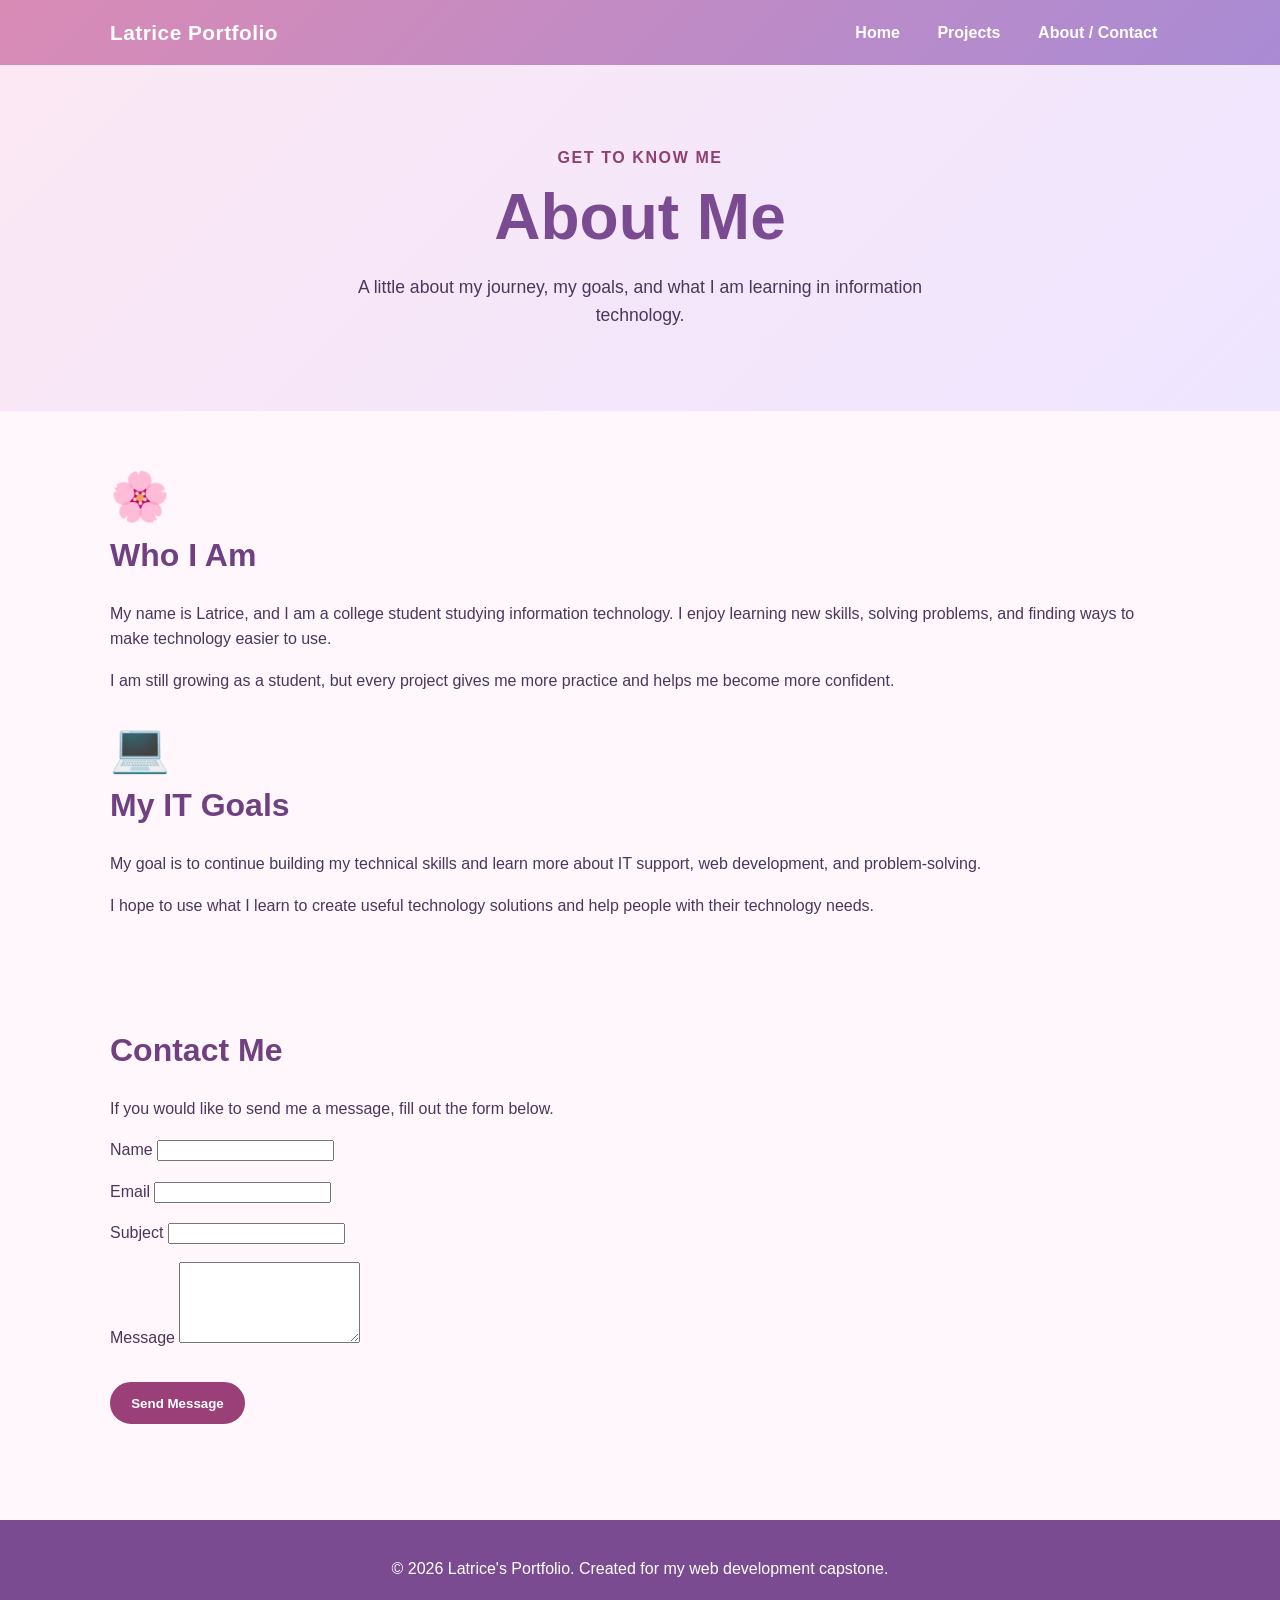
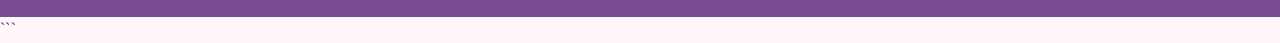
==== about.html @ 40a92cfc "Add about.html for portfolio site" ====
<!DOCTYPE html>
<html lang="en">
<head>
    <meta charset="UTF-8">
    <meta name="viewport" content="width=device-width, initial-scale=1.0">
    <title>Latrice Portfolio | About & Contact</title>
    <link rel="stylesheet" href="style.css">
    <script src="script.js" defer></script>
</head>
<body>

    <header>
        <nav aria-label="Main navigation">
            <a class="logo" href="index.html">Latrice Portfolio</a>

            <button id="menuButton" type="button"
                aria-expanded="false" aria-controls="navLinks">
                Menu
            </button>

            <ul id="navLinks">
                <li><a href="index.html">Home</a></li>
                <li><a href="projects.html">Projects</a></li>
                <li><a href="about.html">About / Contact</a></li>
            </ul>
        </nav>
    </header>

    <main>
        <section class="page-heading">
            <p class="eyebrow">Get to know me</p>

            <h1>About Me</h1>

            <p>
                A little about my journey, my goals, and what I am learning
                in information technology.
            </p>
        </section>

        <section class="about-grid content-section">

            <article class="about-card">
                <span class="card-icon" aria-hidden="true">🌸</span>

                <h2>Who I Am</h2>

                <p>
                    My name is Latrice, and I am a college student studying
                    information technology. I enjoy learning new skills,
                    solving problems, and finding ways to make technology
                    easier to use.
                </p>

                <p>
                    I am still growing as a student, but every project gives
                    me more practice and helps me become more confident.
                </p>
            </article>

            <article class="about-card">
                <span class="card-icon" aria-hidden="true">💻</span>

                <h2>My IT Goals</h2>

                <p>
                    My goal is to continue building my technical skills and
                    learn more about IT support, web development, and
                    problem-solving.
                </p>

                <p>
                    I hope to use what I learn to create useful technology
                    solutions and help people with their technology needs.
                </p>
            </article>

        </section>

        <section class="content-section contact-section">
            <h2>Contact Me</h2>

            <p>
                If you would like to send me a message, fill out the form
                below.
            </p>

            <form id="contactForm" novalidate>

                <div class="form-group">
                    <label for="name">Name</label>
                    <input type="text" id="name" name="name" required>
                    <p class="error-message" id="nameError"></p>
                </div>

                <div class="form-group">
                    <label for="email">Email</label>
                    <input type="email" id="email" name="email" required>
                    <p class="error-message" id="emailError"></p>
                </div>

                <div class="form-group">
                    <label for="subject">Subject</label>
                    <input type="text" id="subject" name="subject" required>
                    <p class="error-message" id="subjectError"></p>
                </div>

                <div class="form-group">
                    <label for="message">Message</label>
                    <textarea id="message" name="message" rows="5" required></textarea>
                    <p class="error-message" id="messageError"></p>
                </div>

                <button class="button" type="submit">Send Message</button>

                <p id="formSuccess" class="success-message" role="status"></p>

            </form>
        </section>
    </main>

    <footer>
        <p>
            &copy; 2026 Latrice's Portfolio. Created for my web development
            capstone.
        </p>
    </footer>

</body>
</html>
```
---- style.css ----
/* General page styling */
* {
    box-sizing: border-box;
}

html {
    scroll-behavior: smooth;
}

body {
    margin: 0;
    font-family: "Trebuchet MS", Arial, sans-serif;
    line-height: 1.6;
    color: #4b365c;
    background: #fff7fb;
}

/* Header and navigation */
header {
    background: linear-gradient(135deg, #d98bb5, #a98bd4);
    color: white;
    box-shadow: 0 4px 12px rgba(150, 100, 160, 0.15);
}

nav {
    max-width: 1100px;
    margin: 0 auto;
    padding: 1rem 1.25rem;
    display: flex;
    align-items: center;
    justify-content: space-between;
    gap: 1rem;
}

.logo {
    color: white;
    font-size: 1.3rem;
    font-weight: bold;
    text-decoration: none;
    letter-spacing: 0.5px;
}

#navLinks {
    display: flex;
    list-style: none;
    gap: 0.75rem;
    margin: 0;
    padding: 0;
}

#navLinks a {
    color: white;
    text-decoration: none;
    padding: 0.5rem 0.8rem;
    border-radius: 20px;
    font-weight: bold;
}

#navLinks a:hover,
#navLinks a:focus {
    background: rgba(255, 255, 255, 0.25);
}

#menuButton {
    display: none;
    border: 2px solid white;
    background: transparent;
    color: white;
    padding: 0.45rem 0.8rem;
    border-radius: 20px;
    cursor: pointer;
    font: inherit;
    font-weight: bold;
}

/* Main hero section */
.hero {
    max-width: 1100px;
    margin: 0 auto;
    padding: 5rem 1.25rem;
    display: grid;
    grid-template-columns: 1.5fr 1fr;
    gap: 3rem;
    align-items: center;
}

.eyebrow {
    color: #8f3f70;
    font-weight: bold;
    text-transform: uppercase;
    letter-spacing: 0.1em;
    margin-bottom: 0.5rem;
}

h1,
h2,
h3 {
    line-height: 1.2;
}

h1 {
    color: #7b4b91;
    font-size: clamp(2.2rem, 5vw, 4rem);
    margin: 0 0 1rem;
}

h2 {
    color: #704080;
    font-size: 2rem;
    margin-top: 0;
}

h3 {
    color: #873568;
}

.hero-text p:not(.eyebrow),
.page-heading p:not(.eyebrow) {
    max-width: 650px;
    font-size: 1.1rem;
}

/* Cute card styling */
.hero-card,
.skill-card,
.project-card {
    background: white;
    border: 2px solid #f1c6df;
    border-radius: 20px;
    box-shadow: 0 8px 20px rgba(190, 120, 170, 0.12);
}

.hero-card {
    padding: 2rem;
    text-align: center;
    background: linear-gradient(145deg, #fff, #fff0f8);
}

.card-icon {
    font-size: 3rem;
}

/* Buttons */
.button {
    display: inline-block;
    margin-top: 1rem;
    background: #9b3f78;
    color: white;
    text-decoration: none;
    border: 2px solid #9b3f78;
    padding: 0.7rem 1.2rem;
    border-radius: 25px;
    font-weight: bold;
    cursor: pointer;
    transition: 0.2s ease;
}

.button:hover,
.button:focus {
    background: #7d2f60;
    border-color: #7d2f60;
    transform: translateY(-2px);
}

.secondary-button {
    font: inherit;
}

/* Content sections */
.content-section {
    max-width: 1100px;
    margin: 0 auto;
    padding: 3rem 1.25rem;
}

.highlight-section {
    max-width: none;
    background: #fce8f4;
}

.highlight-section h2,
.highlight-section .skill-grid {
    max-width: 1100px;
    margin-left: auto;
    margin-right: auto;
}

.skill-grid,
.project-grid {
    display: grid;
    grid-template-columns: repeat(3, 1fr);
    gap: 1.25rem;
}

.skill-card,
.project-card {
    padding: 1.5rem;
}

.skill-card:hover,
.project-card:hover {
    transform: translateY(-4px);
    transition: 0.2s ease;
}

.interaction-section {
    text-align: center;
}

/* Projects page */
.page-heading {
    background: linear-gradient(135deg, #fce8f4, #eee5ff);
    padding: 4rem 1.25rem;
    text-align: center;
}

.page-heading p {
    margin-left: auto;
    margin-right: auto;
}

.project-number {
    color: #d477ad;
    font-size: 1.4rem;
    font-weight: bold;
}

.project-tools {
    font-size: 0.95rem;
    color: #5e3b68;
}

.next-step {
    text-align: center;
}

/* Footer */
footer {
    background: #7b4b91;
    color: white;
    text-align: center;
    padding: 1.25rem;
    margin-top: 2rem;
}

/* Keyboard accessibility */
a:focus,
button:focus {
    outline: 3px solid #f4c95d;
    outline-offset: 3px;
}

/* Mobile responsive design */
@media (max-width: 768px) {
    nav {
        flex-wrap: wrap;
    }

    #menuButton {
        display: block;
    }

    #navLinks {
        display: none;
        flex-direction: column;
        flex-basis: 100%;
        gap: 0.5rem;
    }

    #navLinks.show {
        display: flex;
    }

    .hero {
        grid-template-columns: 1fr;
        padding-top: 3rem;
    }

    .skill-grid,
    .project-grid {
        grid-template-columns: 1fr;
    }

    .content-section {
        padding-top: 2rem;
        padding-bottom: 2rem;
    }
}
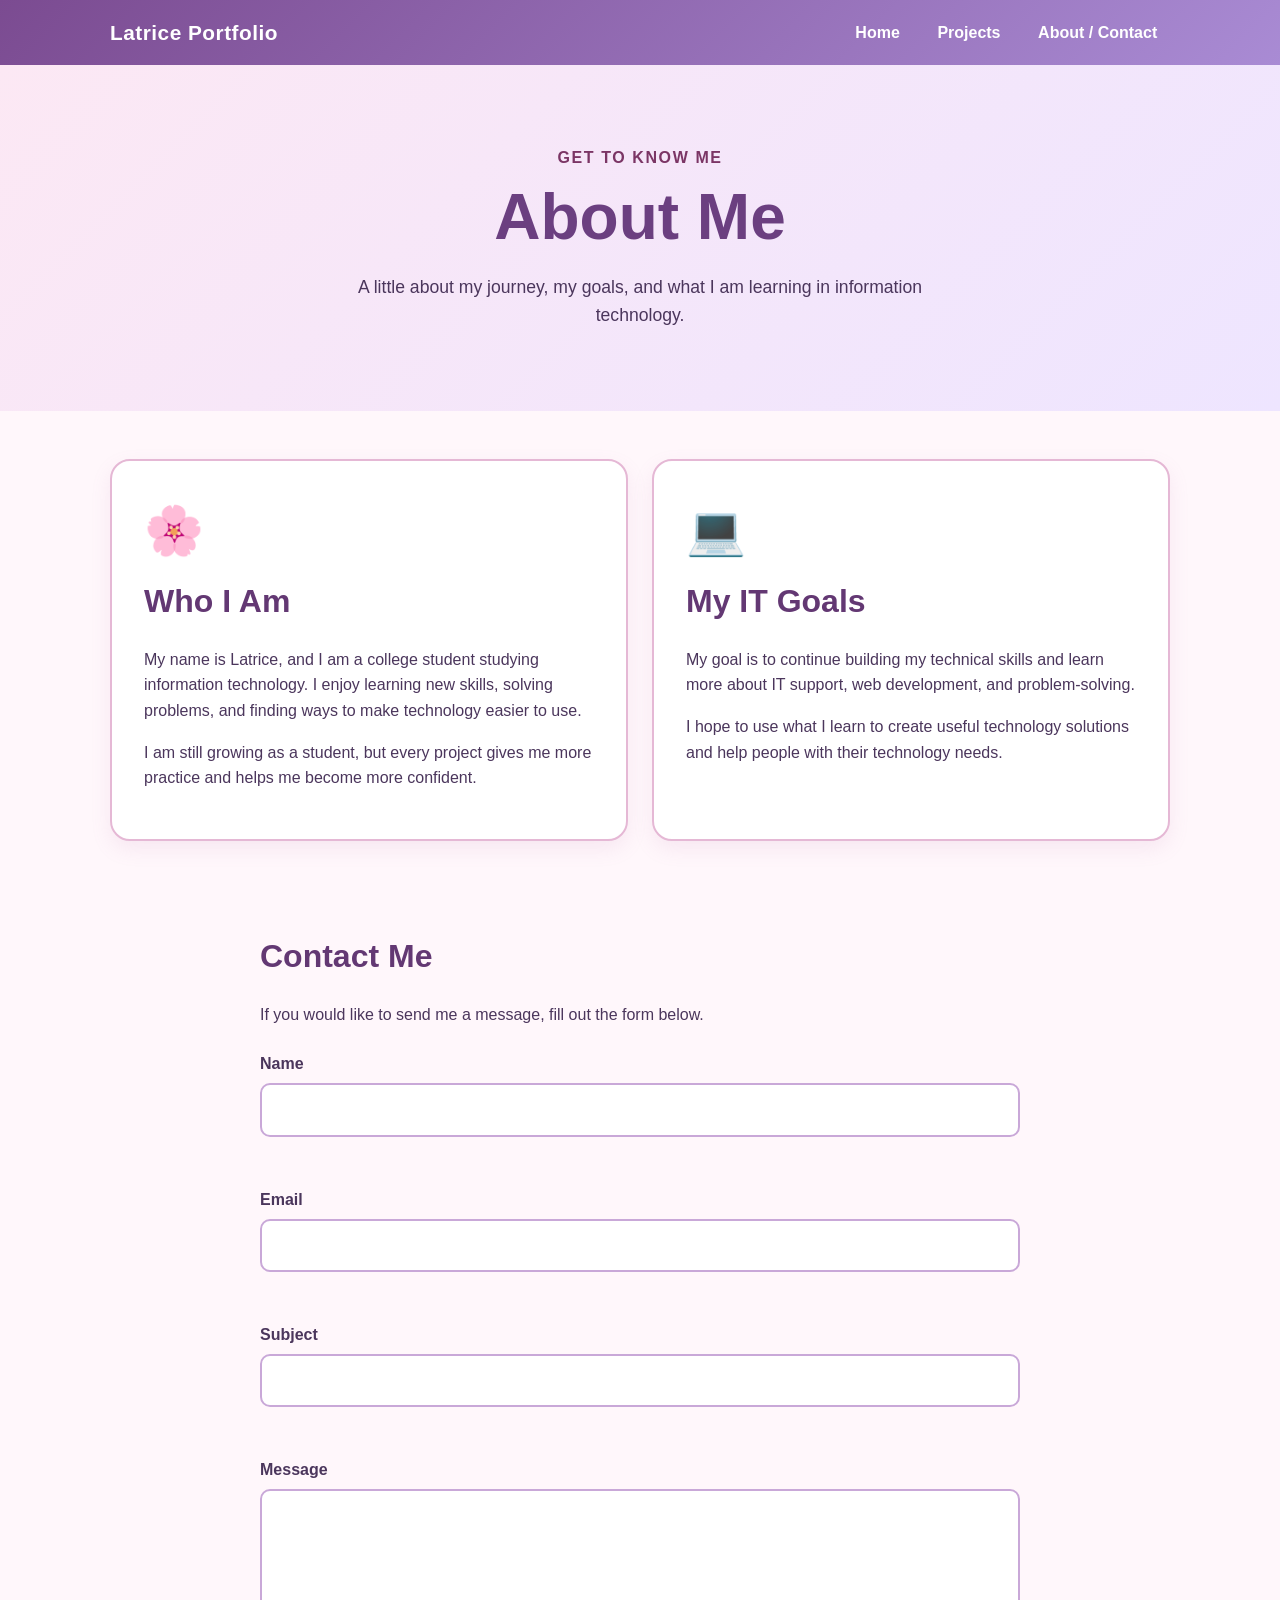
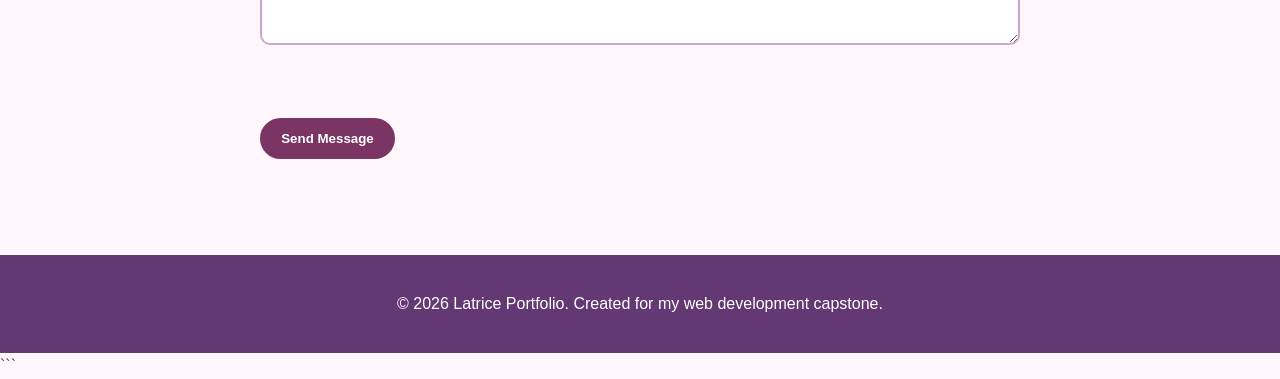
==== commit 900e62c2: "Fix footer copyright text formatting" ====
--- a/about.html
+++ b/about.html
@@ -121,7 +121,7 @@
 
     <footer>
         <p>
-            &copy; 2026 Latrice's Portfolio. Created for my web development
+            &copy; 2026 Latrice Portfolio. Created for my web development
             capstone.
         </p>
     </footer>
--- a/style.css
+++ b/style.css
@@ -1,4 +1,7 @@
-/* General page styling */
+/* =========================
+   General Page Styling
+========================= */
+
 * {
     box-sizing: border-box;
 }
@@ -15,9 +18,17 @@
     background: #fff7fb;
 }
 
-/* Header and navigation */
+img {
+    max-width: 100%;
+    height: auto;
+}
+
+/* =========================
+   Header and Navigation
+========================= */
+
 header {
-    background: linear-gradient(135deg, #d98bb5, #a98bd4);
+    background: linear-gradient(135deg, #7b4b91, #a98bd4);
     color: white;
     box-shadow: 0 4px 12px rgba(150, 100, 160, 0.15);
 }
@@ -73,7 +84,10 @@
     font-weight: bold;
 }
 
-/* Main hero section */
+/* =========================
+   Main Hero Section
+========================= */
+
 .hero {
     max-width: 1100px;
     margin: 0 auto;
@@ -85,7 +99,7 @@
 }
 
 .eyebrow {
-    color: #8f3f70;
+    color: #7b3565;
     font-weight: bold;
     text-transform: uppercase;
     letter-spacing: 0.1em;
@@ -99,33 +113,37 @@
 }
 
 h1 {
-    color: #7b4b91;
+    color: #6b3f80;
     font-size: clamp(2.2rem, 5vw, 4rem);
     margin: 0 0 1rem;
 }
 
 h2 {
-    color: #704080;
+    color: #633873;
     font-size: 2rem;
     margin-top: 0;
 }
 
 h3 {
-    color: #873568;
-}
-
-.hero-text p:not(.eyebrow),
+    color: #71305a;
+}
+
+.hero p:not(.eyebrow),
 .page-heading p:not(.eyebrow) {
     max-width: 650px;
     font-size: 1.1rem;
 }
 
-/* Cute card styling */
+/* =========================
+   Cute Card Styling
+========================= */
+
 .hero-card,
 .skill-card,
-.project-card {
+.project-card,
+.about-card {
     background: white;
-    border: 2px solid #f1c6df;
+    border: 2px solid #e5b8d5;
     border-radius: 20px;
     box-shadow: 0 8px 20px rgba(190, 120, 170, 0.12);
 }
@@ -140,33 +158,40 @@
     font-size: 3rem;
 }
 
-/* Buttons */
+/* =========================
+   Buttons
+========================= */
+
 .button {
     display: inline-block;
     margin-top: 1rem;
-    background: #9b3f78;
+    background: #7b3565;
     color: white;
     text-decoration: none;
-    border: 2px solid #9b3f78;
+    border: 2px solid #7b3565;
     padding: 0.7rem 1.2rem;
     border-radius: 25px;
     font-weight: bold;
     cursor: pointer;
     transition: 0.2s ease;
+    font-family: inherit;
 }
 
 .button:hover,
 .button:focus {
-    background: #7d2f60;
-    border-color: #7d2f60;
+    background: #5f284f;
+    border-color: #5f284f;
     transform: translateY(-2px);
 }
 
-.secondary-button {
-    font: inherit;
-}
-
-/* Content sections */
+.button:active {
+    transform: translateY(0);
+}
+
+/* =========================
+   Content Sections
+========================= */
+
 .content-section {
     max-width: 1100px;
     margin: 0 auto;
@@ -195,19 +220,24 @@
 .skill-card,
 .project-card {
     padding: 1.5rem;
+    transition: transform 0.2s ease, box-shadow 0.2s ease;
 }
 
 .skill-card:hover,
-.project-card:hover {
+.project-card:hover,
+.about-card:hover {
     transform: translateY(-4px);
-    transition: 0.2s ease;
+    box-shadow: 0 12px 24px rgba(190, 120, 170, 0.18);
 }
 
 .interaction-section {
     text-align: center;
 }
 
-/* Projects page */
+/* =========================
+   Projects Page
+========================= */
+
 .page-heading {
     background: linear-gradient(135deg, #fce8f4, #eee5ff);
     padding: 4rem 1.25rem;
@@ -220,7 +250,7 @@
 }
 
 .project-number {
-    color: #d477ad;
+    color: #9b4f7e;
     font-size: 1.4rem;
     font-weight: bold;
 }
@@ -234,23 +264,109 @@
     text-align: center;
 }
 
-/* Footer */
+/* =========================
+   About Page
+========================= */
+
+.about-grid {
+    display: grid;
+    grid-template-columns: repeat(2, 1fr);
+    gap: 1.5rem;
+}
+
+.about-card {
+    padding: 2rem;
+}
+
+.about-card .card-icon {
+    display: block;
+    margin-bottom: 0.75rem;
+}
+
+/* =========================
+   Contact Form
+========================= */
+
+.contact-section {
+    max-width: 800px;
+}
+
+.contact-section > p {
+    margin-bottom: 1.5rem;
+}
+
+.form-group {
+    margin-bottom: 1.25rem;
+}
+
+.form-group label {
+    display: block;
+    font-weight: bold;
+    margin-bottom: 0.4rem;
+    color: #4b365c;
+}
+
+.form-group input,
+.form-group textarea {
+    width: 100%;
+    padding: 0.75rem;
+    border: 2px solid #c9a8d8;
+    border-radius: 10px;
+    background: white;
+    color: #34253f;
+    font: inherit;
+}
+
+.form-group textarea {
+    resize: vertical;
+}
+
+.form-group input:focus,
+.form-group textarea:focus {
+    outline: 3px solid #f4c95d;
+    outline-offset: 2px;
+    border-color: #7b3565;
+}
+
+.error-message {
+    color: #a12626;
+    font-weight: bold;
+    margin: 0.35rem 0 0;
+    min-height: 1.5em;
+}
+
+.success-message {
+    color: #176b3a;
+    font-weight: bold;
+    margin-top: 1rem;
+}
+
+/* =========================
+   Footer
+========================= */
+
 footer {
-    background: #7b4b91;
+    background: #633873;
     color: white;
     text-align: center;
     padding: 1.25rem;
     margin-top: 2rem;
 }
 
-/* Keyboard accessibility */
+/* =========================
+   Keyboard Accessibility
+========================= */
+
 a:focus,
 button:focus {
     outline: 3px solid #f4c95d;
     outline-offset: 3px;
 }
 
-/* Mobile responsive design */
+/* =========================
+   Mobile Responsive Design
+========================= */
+
 @media (max-width: 768px) {
     nav {
         flex-wrap: wrap;
@@ -274,10 +390,12 @@
     .hero {
         grid-template-columns: 1fr;
         padding-top: 3rem;
+        gap: 2rem;
     }
 
     .skill-grid,
-    .project-grid {
+    .project-grid,
+    .about-grid {
         grid-template-columns: 1fr;
     }
 
@@ -285,4 +403,44 @@
         padding-top: 2rem;
         padding-bottom: 2rem;
     }
-}
+
+    .page-heading {
+        padding: 3rem 1.25rem;
+    }
+
+    h1 {
+        font-size: clamp(2rem, 9vw, 3rem);
+    }
+
+    h2 {
+        font-size: 1.7rem;
+    }
+}
+
+/* Smaller phone screens */
+@media (max-width: 400px) {
+    nav {
+        padding: 0.85rem 1rem;
+    }
+
+    .logo {
+        font-size: 1.1rem;
+    }
+
+    .hero {
+        padding: 2.5rem 1rem;
+    }
+
+    .content-section {
+        padding-left: 1rem;
+        padding-right: 1rem;
+    }
+
+    .hero-card,
+    .skill-card,
+    .project-card,
+    .about-card {
+        padding: 1.25rem;
+    }
+}
+```
